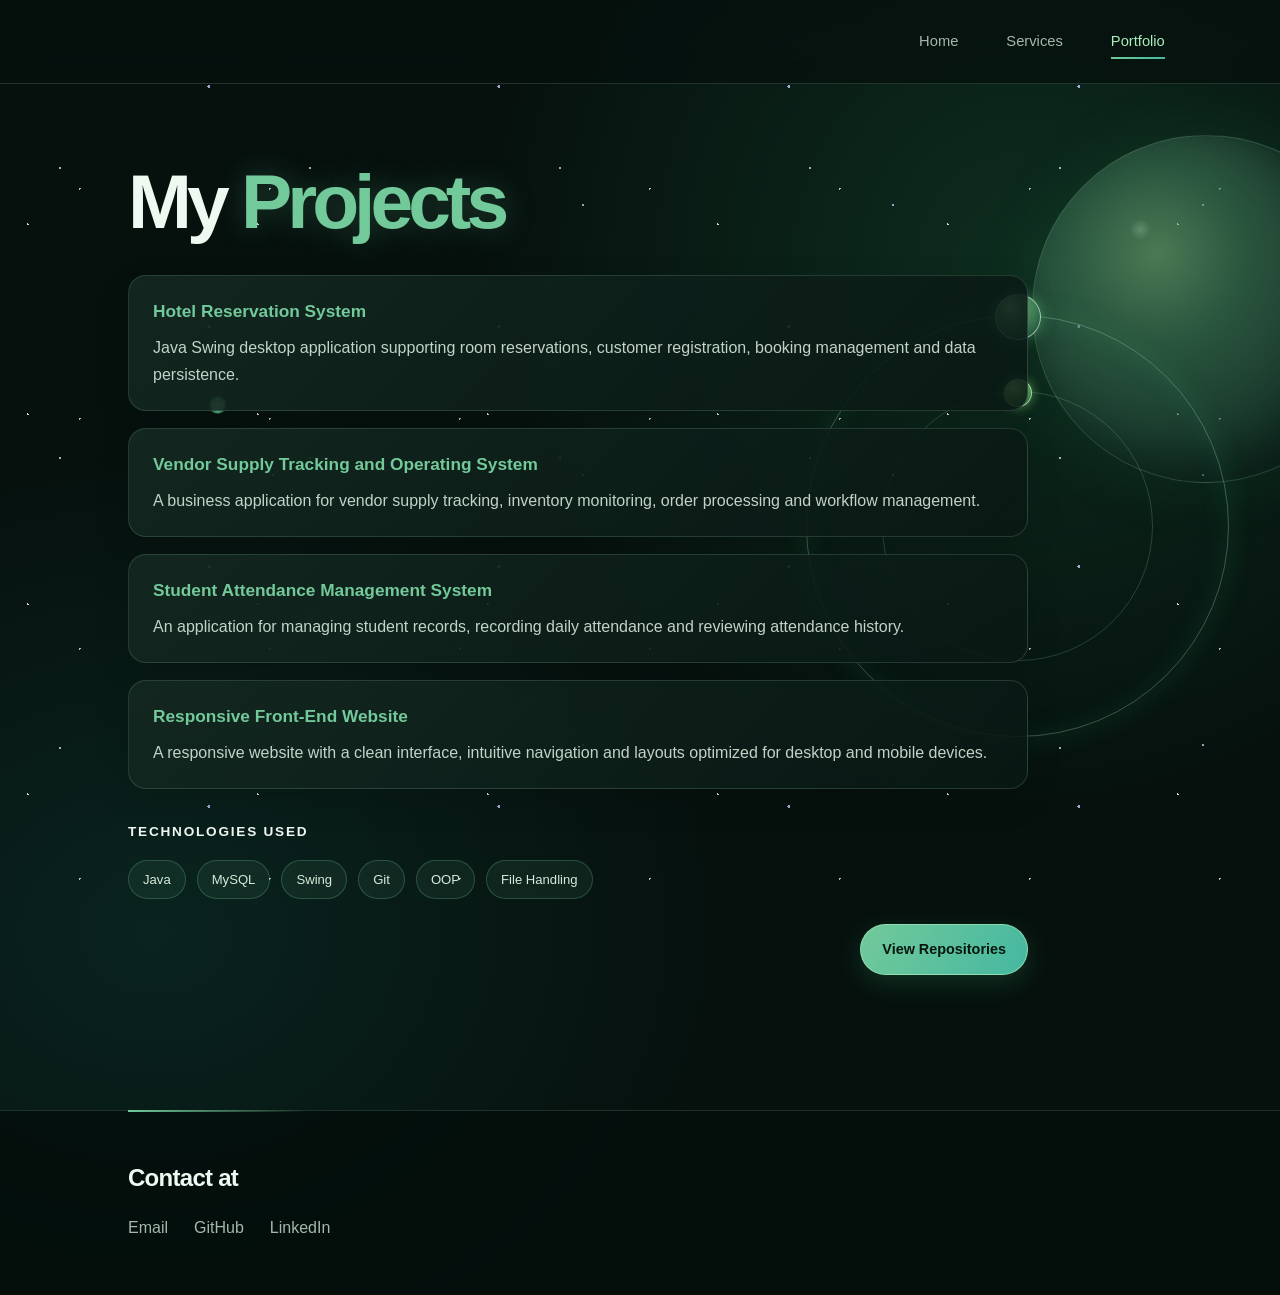
==== portfolio.html @ 4b0b1c2a "Add files via upload" ====
<!DOCTYPE html>
<html lang="en">

<head>
    <meta charset="UTF-8">
    <meta name="viewport" content="width=device-width, initial-scale=1.0">
    <title>Portfolio</title>
    <link rel="stylesheet" href="style.css">
</head>

<body>

<header>
    <nav class="navbar">
        <ul class="nav-links">
            <li><a href="index.html">Home</a></li>
            <li><a href="services.html">Services</a></li>
            <li><a href="portfolio.html" class="active">Portfolio</a></li>
        </ul>
    </nav>
</header>

<div class="planet-orbit is-orbiting" aria-hidden="true">
    <div class="orbit-track">
        <span class="orbiting-planet"></span>
    </div>
    <div class="secondary-orbit-track">
        <span class="sparkling-planet"></span>
    </div>
</div>

<main>

<section class="portfolio-section">

    <div class="portfolio-content">

        <h1>
            My <span>Projects</span>
        </h1>
        <div class="service-card">
            <h3>Hotel Reservation System</h3>

            <p>
                Java Swing desktop application supporting room
                reservations, customer registration, booking
                management and data persistence.
            </p>
        </div>

        <div class="service-card">
            <h3>Vendor Supply Tracking and Operating System</h3>

            <p>
                A business application for vendor supply tracking, inventory monitoring, order processing and workflow management.
            </p>
        </div>

        <div class="service-card">
            <h3>Student Attendance Management System</h3>

            <p>
                An application for managing student records, recording daily attendance and reviewing attendance history.
            </p>
        </div>

        <div class="service-card">
            <h3>Responsive Front-End Website</h3>

            <p>
                A responsive website with a clean interface, intuitive navigation and layouts optimized for desktop and mobile devices.
            </p>
        </div>

        <p class="skill-title">
            <b>Technologies Used</b>
        </p>

        <div class="skills">
            <span>Java</span>
            <span>MySQL</span>
            <span>Swing</span>
            <span>Git</span>
            <span>OOP</span>
            <span>File Handling</span>
        </div>

        <div class="repo-button">

            <a href="https://github.com/visalnaveen32-V?tab=repositories"
               target="_blank"
               rel="noopener noreferrer"
               class="primary-btn">

                View Repositories

            </a>

        </div>

    </div>

</section>

</main>

<footer class="contact-footer">

    <div class="footer-content">

        <h2>Contact at</h2>

        <div class="footer-links">

            <a href="https://mail.google.com/mail/?view=cm&fs=1&to=visalnaveen32@gmail.com"
               target="_blank"
               rel="noopener noreferrer">
                Email
            </a>

            <a href="https://github.com/visalnaveen32-V"
               target="_blank"
               rel="noopener noreferrer">
                GitHub
            </a>

            <a href="https://www.linkedin.com/in/visal-velusamy-07ba00378?utm_source=share_via&utm_content=profile&utm_medium=member_android"
               target="_blank"
               rel="noopener noreferrer">
                LinkedIn
            </a>

        </div>

    </div>

</footer>

</body>

</html>
---- style.css ----
* {
    box-sizing: border-box;
    margin: 0;
    padding: 0;
}

:root {
    color-scheme: dark;
    --page: #06110e;
    --surface: rgba(15, 31, 27, 0.82);
    --surface-solid: #10221c;
    --line: rgba(175, 231, 198, 0.16);
    --text: #eff8f1;
    --muted: #a4b9ab;
    --accent: #72c99a;
    --accent-bright: #a8efbd;
    --accent-cool: #45b8a1;
}

html {
    scroll-behavior: smooth;
}

body {
    position: relative;
    isolation: isolate;
    min-height: 100vh;
    overflow-x: hidden;
    background:
        radial-gradient(ellipse at 80% 20%, rgba(37, 133, 83, 0.24), transparent 34rem),
        radial-gradient(ellipse at 12% 72%, rgba(25, 116, 106, 0.18), transparent 36rem),
        var(--page);
    color: var(--text);
    font-family: "Segoe UI", Arial, Helvetica, sans-serif;
    line-height: 1.6;
}

body::before {
    position: fixed;
    z-index: -1;
    inset: 0;
    background-image:
        radial-gradient(circle at 17% 45%, #e1ffe9 0 1px, #8fe8b2 2px 6px, #3c9165 7px 8px, transparent 9px),
        radial-gradient(1px 1px at 12% 18%, rgba(255, 255, 255, 0.85) 99%, transparent),
        radial-gradient(1.5px 1.5px at 72% 36%, rgba(198, 202, 255, 0.8) 99%, transparent),
        radial-gradient(1px 1px at 42% 82%, rgba(255, 255, 255, 0.72) 99%, transparent),
        radial-gradient(1px 1px at 88% 76%, rgba(183, 218, 255, 0.75) 99%, transparent),
        radial-gradient(1px 1px at 24% 58%, rgba(255, 255, 255, 0.65) 99%, transparent);
    background-size: 100% 100%, 230px 190px, 290px 240px, 190px 230px, 310px 270px, 250px 290px;
    content: "";
    pointer-events: none;
    animation: star-drift 24s linear infinite alternate;
}

body::after {
    position: fixed;
    z-index: -1;
    top: 15vh;
    right: -100px;
    width: clamp(190px, 27vw, 360px);
    aspect-ratio: 1;
    border: 1px solid rgba(186, 236, 202, 0.22);
    border-radius: 50%;
    background:
        radial-gradient(circle at 31% 27%, rgba(195, 255, 210, 0.62), transparent 3%),
        radial-gradient(circle at 36% 34%, #7ebc82 0, #447d5d 28%, #244a3b 63%, #0d211d 100%);
    box-shadow: 0 0 70px rgba(58, 169, 105, 0.2), inset -24px -16px 46px rgba(4, 17, 12, 0.68);
    content: "";
    opacity: 0.56;
    pointer-events: none;
    animation: planet-drift 12s ease-in-out infinite alternate;
}

.planet-orbit {
    position: fixed;
    z-index: 0;
    top: 35%;
    right: 4%;
    width: clamp(240px, 33vw, 430px);
    aspect-ratio: 1;
    opacity: 0.9;
    pointer-events: none;
}

.orbit-track {
    position: absolute;
    inset: 0;
    border: 1px solid rgba(168, 239, 189, 0.35);
    border-radius: 50%;
    box-shadow: 0 0 34px rgba(72, 187, 118, 0.14), inset 0 0 34px rgba(69, 184, 161, 0.1);
}

.secondary-orbit-track {
    position: absolute;
    inset: 18%;
    border: 1px solid rgba(168, 239, 189, 0.22);
    border-radius: 50%;
}

.orbiting-planet {
    position: absolute;
    top: -22px;
    left: 50%;
    width: 46px;
    aspect-ratio: 1;
    border: 1px solid rgba(210, 255, 222, 0.75);
    border-radius: 50%;
    background: radial-gradient(circle at 32% 28%, #c6f2bb 0, #71b778 27%, #387653 68%, #18352a 100%);
    box-shadow: 0 0 14px rgba(112, 220, 144, 0.5);
    transform: translateX(-50%);
}

.sparkling-planet {
    position: absolute;
    top: -13px;
    left: 50%;
    width: 28px;
    aspect-ratio: 1;
    border: 1px solid rgba(220, 255, 221, 0.85);
    border-radius: 50%;
    background: radial-gradient(circle at 32% 28%, #f0ffd0 0, #a8df78 28%, #4f9e5a 68%, #1c482c 100%);
    box-shadow: 0 0 12px rgba(144, 232, 124, 0.65);
    transform: translateX(-50%);
}

.planet-orbit .orbit-track {
    animation: orbit-rotate 8s linear infinite;
}

.planet-orbit .secondary-orbit-track {
    animation: orbit-rotate 5s linear infinite reverse;
}

.planet-orbit .sparkling-planet {
    animation: planet-sparkle 1.4s ease-in-out infinite alternate;
}

.navbar {
    position: relative;
    z-index: 2;
    display: flex;
    min-height: 84px;
    align-items: center;
    justify-content: flex-end;
    padding: 18px 9%;
    border-bottom: 1px solid var(--line);
    background: rgba(6, 17, 14, 0.76);
    backdrop-filter: blur(16px);
    animation: header-enter 700ms ease-out both;
}

.nav-links {
    display: flex;
    align-items: center;
    gap: clamp(22px, 4vw, 48px);
    list-style: none;
}

.nav-links li {
    animation: nav-enter 600ms ease-out both;
}

.nav-links li:nth-child(1) { animation-delay: 100ms; }
.nav-links li:nth-child(2) { animation-delay: 180ms; }
.nav-links li:nth-child(3) { animation-delay: 260ms; }

.nav-links a {
    position: relative;
    display: inline-block;
    padding: 8px 0;
    color: var(--muted);
    font-size: 0.92rem;
    text-decoration: none;
    transition: color 220ms ease, transform 220ms ease;
}

.nav-links a::after {
    position: absolute;
    right: 0;
    bottom: 2px;
    left: 0;
    height: 2px;
    background: linear-gradient(90deg, var(--accent), var(--accent-cool));
    content: "";
    transform: scaleX(0);
    transform-origin: right;
    transition: transform 260ms ease;
}

.nav-links a:hover,
.nav-links a.active {
    color: var(--accent-bright);
}

.nav-links a:hover {
    transform: translateY(-2px);
}

.nav-links a:hover::after,
.nav-links a.active::after {
    transform: scaleX(1);
    transform-origin: left;
}

.hero {
    display: flex;
    min-height: calc(100vh - 84px);
    align-items: center;
    justify-content: space-between;
    gap: clamp(48px, 8vw, 110px);
    padding: 76px 10% 92px;
}

.hero-content {
    flex: 1 1 56%;
    max-width: 650px;
    animation: content-enter 850ms 120ms cubic-bezier(0.2, 0.75, 0.25, 1) both;
}

.hero-content h1,
.portfolio-content h1 {
    color: var(--text);
    font-size: clamp(2.8rem, 6vw, 5.15rem);
    font-weight: 700;
    letter-spacing: -0.065em;
    line-height: 1.02;
}

.hero-content h1 span,
.portfolio-content h1 span {
    color: var(--accent);
    text-shadow: 0 0 30px rgba(114, 201, 154, 0.25);
}

.description-card {
    position: relative;
    overflow: hidden;
    margin: 30px 0 24px;
    padding: clamp(20px, 3vw, 30px);
    border: 1px solid var(--line);
    border-radius: 20px;
    background: linear-gradient(135deg, rgba(20, 42, 34, 0.9), rgba(9, 25, 21, 0.88));
    box-shadow: 0 20px 60px rgba(0, 0, 0, 0.2);
    backdrop-filter: blur(16px);
}

.description-card::before {
    position: absolute;
    top: 0;
    bottom: 0;
    left: 0;
    width: 3px;
    background: linear-gradient(var(--accent), var(--accent-cool));
    content: "";
}

.description {
    max-width: 550px;
    margin-bottom: 0;
    color: #c3d5c8;
    font-size: 1rem;
    line-height: 1.85;
}

.skill-title {
    max-width: 350px;
    margin: 25px 0 0;
    color: var(--text);
    font-size: 0.85rem;
    letter-spacing: 0.13em;
    text-transform: uppercase;
}

.skills {
    display: flex;
    flex-wrap: wrap;
    gap: 11px;
    margin-top: 17px;
}

.skills span {
    padding: 8px 14px;
    border: 1px solid rgba(114, 201, 154, 0.26);
    border-radius: 999px;
    background: rgba(114, 201, 154, 0.08);
    color: #d6eadb;
    font-size: 0.82rem;
    transition: color 220ms ease, background 220ms ease, border-color 220ms ease, transform 220ms ease;
}

.skills span:hover {
    transform: translateY(-4px);
    border-color: rgba(114, 201, 154, 0.72);
    background: rgba(114, 201, 154, 0.16);
    color: var(--accent-bright);
}

.skills span:nth-child(2) { transition-delay: 35ms; }
.skills span:nth-child(3) { transition-delay: 70ms; }

.hero-image {
    position: relative;
    display: flex;
    flex: 0 1 390px;
    flex-direction: column;
    align-items: center;
    max-width: 430px;
    animation: image-enter 900ms 250ms cubic-bezier(0.2, 0.75, 0.25, 1) both;
}

.hero-image::before {
    position: absolute;
    z-index: -1;
    top: 12%;
    right: -12%;
    bottom: 19%;
    left: -12%;
    border-radius: 50%;
    background: linear-gradient(135deg, rgba(93, 195, 123, 0.2), rgba(69, 184, 161, 0.16));
    content: "";
    filter: blur(35px);
    animation: glow-drift 7s ease-in-out infinite alternate;
}

.image-bg {
    position: absolute;
    top: 18px;
    right: -16px;
    bottom: 72px;
    left: 16px;
    border: 1px solid rgba(114, 201, 154, 0.5);
    border-radius: 24px;
    transform: rotate(4deg);
    transition: transform 450ms cubic-bezier(0.2, 0.75, 0.25, 1);
}

.hero-image:hover .image-bg {
    transform: rotate(1deg) translateY(-4px);
}

.profile-img {
    position: relative;
    width: 100%;
    aspect-ratio: 4 / 5;
    border: 1px solid rgba(186, 236, 202, 0.24);
    border-radius: 20px;
    background: var(--surface-solid);
    box-shadow: 0 28px 70px rgba(0, 0, 0, 0.42);
    object-fit: cover;
    object-position: center;
    transition: transform 450ms cubic-bezier(0.2, 0.75, 0.25, 1), filter 450ms ease;
}

.hero-image:hover .profile-img {
    transform: translateY(-5px) scale(1.012);
    filter: saturate(1.08);
}

.hero-buttons {
    width: 100%;
    margin-top: 28px;
}

.primary-btn {
    display: inline-flex;
    min-height: 48px;
    align-items: center;
    justify-content: center;
    padding: 13px 21px;
    border: 1px solid rgba(168, 239, 189, 0.65);
    border-radius: 999px;
    background: linear-gradient(120deg, var(--accent), var(--accent-cool));
    box-shadow: 0 8px 24px rgba(54, 153, 96, 0.24);
    color: #07170e;
    font-size: 0.9rem;
    font-weight: 700;
    text-decoration: none;
    transition: transform 220ms ease, box-shadow 220ms ease, filter 220ms ease;
}

.primary-btn:hover {
    transform: translateY(-3px);
    box-shadow: 0 13px 32px rgba(54, 153, 96, 0.34);
    filter: brightness(1.06);
}

.primary-btn:focus-visible,
.nav-links a:focus-visible,
.footer-links a:focus-visible {
    outline: 2px solid var(--accent-bright);
    outline-offset: 4px;
}

.image-btn {
    margin: 0;
}

.contact-footer {
    position: relative;
    margin-top: 55px;
    padding: 48px 10% 54px;
    border-top: 1px solid var(--line);
    background: rgba(3, 13, 10, 0.74);
}

.contact-footer::before {
    position: absolute;
    top: -1px;
    left: 10%;
    width: min(180px, 30%);
    height: 2px;
    background: linear-gradient(90deg, var(--accent), transparent);
    content: "";
}

.contact-footer h2 {
    margin-bottom: 12px;
    color: var(--text);
    font-size: 1.5rem;
    letter-spacing: -0.03em;
}

.footer-links {
    display: flex;
    flex-wrap: wrap;
    gap: 26px;
    margin: 18px 0 0;
}

.footer-links a {
    color: var(--muted);
    text-decoration: none;
    transition: color 200ms ease, transform 200ms ease;
}

.footer-links a:hover {
    transform: translateY(-2px);
    color: var(--accent-bright);
}

.service-card {
    position: relative;
    overflow: hidden;
    margin-bottom: 15px;
    padding: 22px 24px;
    border: 1px solid var(--line);
    border-radius: 18px;
    background: linear-gradient(135deg, rgba(20, 40, 33, 0.92), rgba(9, 24, 20, 0.88));
    box-shadow: 0 12px 35px rgba(0, 0, 0, 0.12);
    transition: transform 260ms ease, border-color 260ms ease, box-shadow 260ms ease;
}

.service-card::after {
    position: absolute;
    top: 0;
    bottom: 0;
    left: 0;
    width: 2px;
    background: linear-gradient(transparent, var(--accent), transparent);
    content: "";
    opacity: 0;
    transition: opacity 260ms ease;
}

.service-card:hover {
    transform: translateY(-5px);
    border-color: rgba(114, 201, 154, 0.42);
    box-shadow: 0 18px 42px rgba(0, 0, 0, 0.24);
}

.service-card:hover::after {
    opacity: 1;
}

.service-card h3 {
    margin-bottom: 8px;
    color: var(--accent);
    font-size: 1.08rem;
}

.service-card p {
    color: #c2d3c8;
    line-height: 1.7;
}

.portfolio-section {
    min-height: calc(100vh - 84px);
    padding: 78px 10% 60px;
}

.portfolio-content {
    width: 100%;
    max-width: 900px;
    animation: content-enter 850ms 120ms cubic-bezier(0.2, 0.75, 0.25, 1) both;
}

.portfolio-content h1 {
    margin-bottom: 35px;
}

.portfolio-content .service-card {
    margin-bottom: 17px;
}

.portfolio-content .skill-title {
    margin-top: 32px;
}

.repo-button {
    display: flex;
    width: 100%;
    justify-content: flex-end;
    margin: 25px 0 20px;
}

@keyframes header-enter {
    from { opacity: 0; transform: translateY(-12px); }
    to { opacity: 1; transform: translateY(0); }
}

@keyframes nav-enter {
    from { opacity: 0; transform: translateY(-8px); }
    to { opacity: 1; transform: translateY(0); }
}

@keyframes content-enter {
    from { opacity: 0; transform: translateY(22px); }
    to { opacity: 1; transform: translateY(0); }
}

@keyframes image-enter {
    from { opacity: 0; transform: translate(20px, 18px) scale(0.98); }
    to { opacity: 1; transform: translate(0, 0) scale(1); }
}

@keyframes glow-drift {
    from { transform: translate3d(-8px, 6px, 0) scale(0.96); }
    to { transform: translate3d(8px, -8px, 0) scale(1.04); }
}

@keyframes star-drift {
    from { background-position: 0 0, 0 0, 0 0, 0 0, 0 0, 0 0; opacity: 0.72; }
    to { background-position: 0 0, 20px -12px, -18px 14px, 12px 18px, -10px -16px, 16px 8px; opacity: 1; }
}

@keyframes planet-drift {
    from { transform: translate3d(0, 0, 0) rotate(-4deg); }
    to { transform: translate3d(-14px, 18px, 0) rotate(4deg); }
}

@keyframes orbit-rotate {
    to { transform: rotate(1turn); }
}

@keyframes planet-sparkle {
    from { filter: brightness(0.9); box-shadow: 0 0 8px rgba(144, 232, 124, 0.45); }
    to { filter: brightness(1.35); box-shadow: 0 0 24px rgba(175, 255, 145, 0.95); }
}

@media (max-width: 900px) {
    .hero {
        gap: 48px;
        padding: 64px 7% 76px;
    }

    .hero-image {
        flex-basis: 330px;
    }

    .portfolio-section {
        padding-right: 7%;
        padding-left: 7%;
    }

    body::after {
        right: -145px;
        opacity: 0.4;
    }
}

@media (max-width: 650px) {
    .navbar {
        min-height: 72px;
        justify-content: center;
        padding: 14px 6%;
    }

    .nav-links {
        width: 100%;
        justify-content: center;
        gap: clamp(20px, 8vw, 36px);
    }

    .hero {
        min-height: 0;
        flex-direction: column;
        gap: 54px;
        padding: 62px 7% 50px;
        text-align: center;
    }

    .hero-content {
        width: 100%;
    }

    .hero-content h1,
    .portfolio-content h1 {
        font-size: clamp(2.6rem, 11vw, 4rem);
    }

    .description-card {
        margin-top: 25px;
        text-align: left;
    }

    .description {
        font-size: 0.95rem;
    }

    .skill-title {
        max-width: none;
        margin-top: 22px;
    }

    .hero-content > .skills,
    .hero-buttons {
        justify-content: center;
    }

    .hero-image {
        width: min(82%, 350px);
        flex-basis: auto;
    }

    .hero-image .skills {
        justify-content: center;
    }

    .contact-footer {
        margin-top: 30px;
        padding: 38px 7% 44px;
        text-align: center;
    }

    .footer-links {
        justify-content: center;
        gap: 22px;
    }

    .portfolio-section {
        min-height: calc(100vh - 72px);
        padding: 60px 7% 45px;
    }

    .portfolio-content h1 {
        margin-bottom: 28px;
    }

    .portfolio-content .service-card {
        text-align: left;
    }

    .repo-button {
        justify-content: center;
    }

    body::after {
        top: 20vh;
        right: -160px;
        width: 240px;
        opacity: 0.3;
    }

    .planet-orbit {
        top: 42%;
        right: -5%;
        width: 190px;
    }
}

@media (prefers-reduced-motion: reduce) {
    *,
    *::before,
    *::after {
        scroll-behavior: auto !important;
        animation-duration: 0.01ms !important;
        animation-iteration-count: 1 !important;
        transition-duration: 0.01ms !important;
    }
}
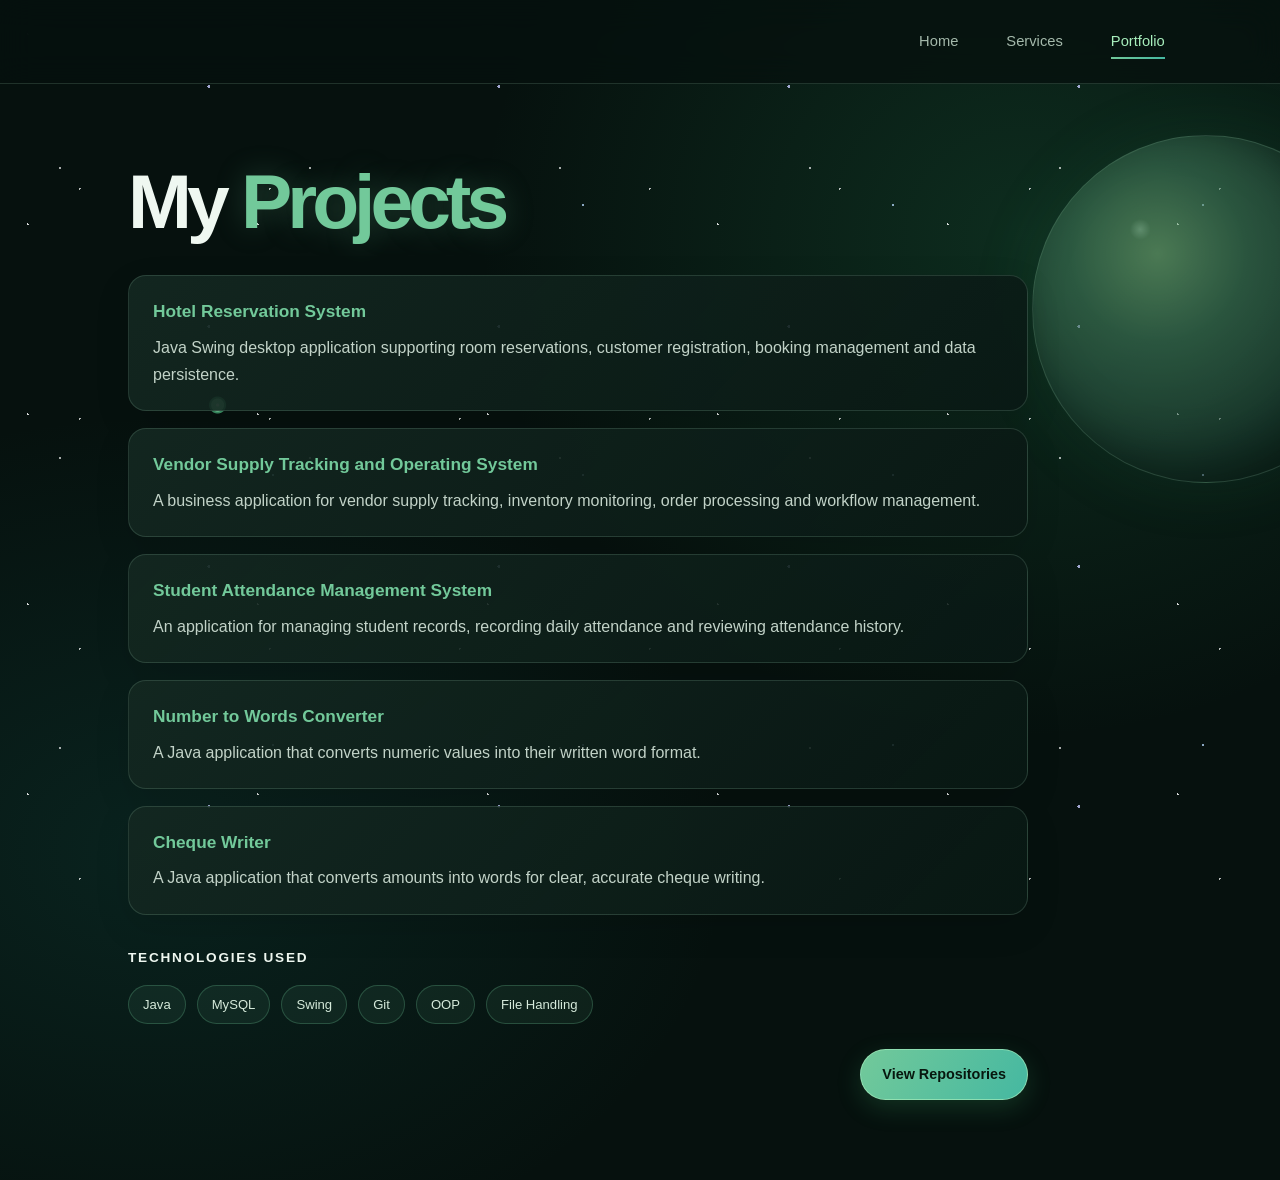
==== commit 1d004476: "Update portfolio with new projects and details Added new projects: Number to Words Converter and Che" ====
--- a/portfolio.html
+++ b/portfolio.html
@@ -19,15 +19,6 @@
         </ul>
     </nav>
 </header>
-
-<div class="planet-orbit is-orbiting" aria-hidden="true">
-    <div class="orbit-track">
-        <span class="orbiting-planet"></span>
-    </div>
-    <div class="secondary-orbit-track">
-        <span class="sparkling-planet"></span>
-    </div>
-</div>
 
 <main>
 
@@ -65,10 +56,18 @@
         </div>
 
         <div class="service-card">
-            <h3>Responsive Front-End Website</h3>
+            <h3>Number to Words Converter</h3>
 
             <p>
-                A responsive website with a clean interface, intuitive navigation and layouts optimized for desktop and mobile devices.
+                A Java application that converts numeric values into their written word format.
+            </p>
+        </div>
+
+        <div class="service-card">
+            <h3>Cheque Writer</h3>
+
+            <p>
+                A Java application that converts amounts into words for clear, accurate cheque writing.
             </p>
         </div>
 
@@ -104,38 +103,6 @@
 
 </main>
 
-<footer class="contact-footer">
-
-    <div class="footer-content">
-
-        <h2>Contact at</h2>
-
-        <div class="footer-links">
-
-            <a href="https://mail.google.com/mail/?view=cm&fs=1&to=visalnaveen32@gmail.com"
-               target="_blank"
-               rel="noopener noreferrer">
-                Email
-            </a>
-
-            <a href="https://github.com/visalnaveen32-V"
-               target="_blank"
-               rel="noopener noreferrer">
-                GitHub
-            </a>
-
-            <a href="https://www.linkedin.com/in/visal-velusamy-07ba00378?utm_source=share_via&utm_content=profile&utm_medium=member_android"
-               target="_blank"
-               rel="noopener noreferrer">
-                LinkedIn
-            </a>
-
-        </div>
-
-    </div>
-
-</footer>
-
 </body>
 
-</html>+</html>
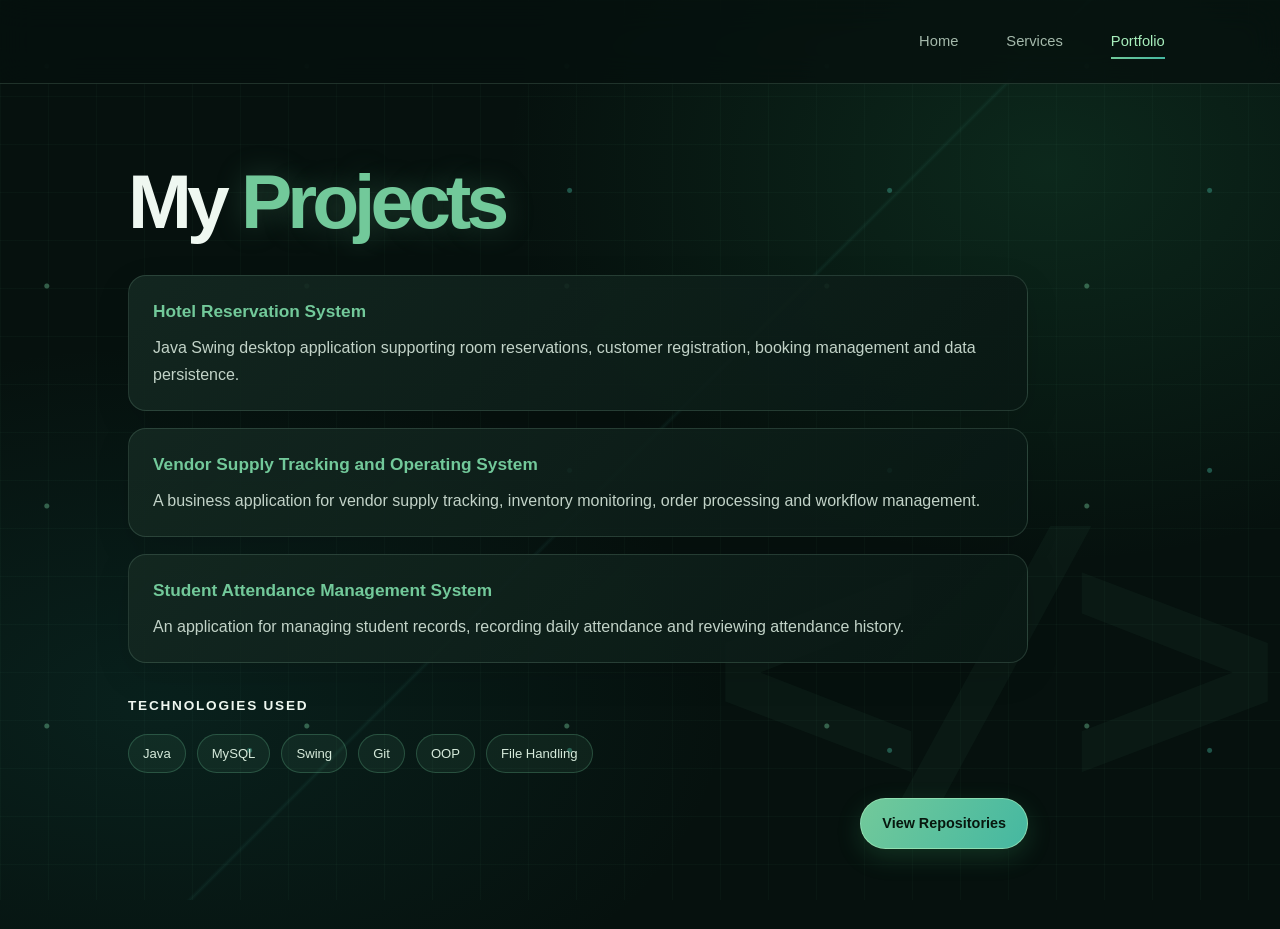
==== commit e6cb3541: "Fix HTML formatting and structure in portfolio.html" ====
--- a/portfolio.html
+++ b/portfolio.html
@@ -55,22 +55,6 @@
             </p>
         </div>
 
-        <div class="service-card">
-            <h3>Number to Words Converter</h3>
-
-            <p>
-                A Java application that converts numeric values into their written word format.
-            </p>
-        </div>
-
-        <div class="service-card">
-            <h3>Cheque Writer</h3>
-
-            <p>
-                A Java application that converts amounts into words for clear, accurate cheque writing.
-            </p>
-        </div>
-
         <p class="skill-title">
             <b>Technologies Used</b>
         </p>
--- a/style.css
+++ b/style.css
@@ -27,8 +27,8 @@
     min-height: 100vh;
     overflow-x: hidden;
     background:
-        radial-gradient(ellipse at 80% 20%, rgba(37, 133, 83, 0.24), transparent 34rem),
-        radial-gradient(ellipse at 12% 72%, rgba(25, 116, 106, 0.18), transparent 36rem),
+        radial-gradient(ellipse at 82% 18%, rgba(37, 133, 83, 0.2), transparent 34rem),
+        radial-gradient(ellipse at 12% 76%, rgba(25, 116, 106, 0.16), transparent 36rem),
         var(--page);
     color: var(--text);
     font-family: "Segoe UI", Arial, Helvetica, sans-serif;
@@ -40,99 +40,31 @@
     z-index: -1;
     inset: 0;
     background-image:
-        radial-gradient(circle at 17% 45%, #e1ffe9 0 1px, #8fe8b2 2px 6px, #3c9165 7px 8px, transparent 9px),
-        radial-gradient(1px 1px at 12% 18%, rgba(255, 255, 255, 0.85) 99%, transparent),
-        radial-gradient(1.5px 1.5px at 72% 36%, rgba(198, 202, 255, 0.8) 99%, transparent),
-        radial-gradient(1px 1px at 42% 82%, rgba(255, 255, 255, 0.72) 99%, transparent),
-        radial-gradient(1px 1px at 88% 76%, rgba(183, 218, 255, 0.75) 99%, transparent),
-        radial-gradient(1px 1px at 24% 58%, rgba(255, 255, 255, 0.65) 99%, transparent);
-    background-size: 100% 100%, 230px 190px, 290px 240px, 190px 230px, 310px 270px, 250px 290px;
+        linear-gradient(rgba(114, 201, 154, 0.035) 1px, transparent 1px),
+        linear-gradient(90deg, rgba(114, 201, 154, 0.035) 1px, transparent 1px),
+        radial-gradient(circle at 18% 30%, rgba(114, 201, 154, 0.42) 0 2px, transparent 3px),
+        radial-gradient(circle at 78% 68%, rgba(69, 184, 161, 0.4) 0 2px, transparent 3px),
+        linear-gradient(135deg, transparent 49.8%, rgba(69, 184, 161, 0.08) 50%, transparent 50.2%);
+    background-size: 48px 48px, 48px 48px, 260px 220px, 320px 280px, 100% 100%;
     content: "";
     pointer-events: none;
-    animation: star-drift 24s linear infinite alternate;
+    animation: grid-drift 30s linear infinite alternate;
 }
 
 body::after {
     position: fixed;
     z-index: -1;
-    top: 15vh;
-    right: -100px;
-    width: clamp(190px, 27vw, 360px);
-    aspect-ratio: 1;
-    border: 1px solid rgba(186, 236, 202, 0.22);
-    border-radius: 50%;
-    background:
-        radial-gradient(circle at 31% 27%, rgba(195, 255, 210, 0.62), transparent 3%),
-        radial-gradient(circle at 36% 34%, #7ebc82 0, #447d5d 28%, #244a3b 63%, #0d211d 100%);
-    box-shadow: 0 0 70px rgba(58, 169, 105, 0.2), inset -24px -16px 46px rgba(4, 17, 12, 0.68);
-    content: "";
-    opacity: 0.56;
+    right: 3vw;
+    bottom: 2vh;
+    color: rgba(114, 201, 154, 0.045);
+    content: "</>";
+    font-family: Consolas, "Courier New", monospace;
+    font-size: clamp(12rem, 29vw, 26rem);
+    font-weight: 700;
+    letter-spacing: -0.12em;
+    line-height: 1;
     pointer-events: none;
-    animation: planet-drift 12s ease-in-out infinite alternate;
-}
-
-.planet-orbit {
-    position: fixed;
-    z-index: 0;
-    top: 35%;
-    right: 4%;
-    width: clamp(240px, 33vw, 430px);
-    aspect-ratio: 1;
-    opacity: 0.9;
-    pointer-events: none;
-}
-
-.orbit-track {
-    position: absolute;
-    inset: 0;
-    border: 1px solid rgba(168, 239, 189, 0.35);
-    border-radius: 50%;
-    box-shadow: 0 0 34px rgba(72, 187, 118, 0.14), inset 0 0 34px rgba(69, 184, 161, 0.1);
-}
-
-.secondary-orbit-track {
-    position: absolute;
-    inset: 18%;
-    border: 1px solid rgba(168, 239, 189, 0.22);
-    border-radius: 50%;
-}
-
-.orbiting-planet {
-    position: absolute;
-    top: -22px;
-    left: 50%;
-    width: 46px;
-    aspect-ratio: 1;
-    border: 1px solid rgba(210, 255, 222, 0.75);
-    border-radius: 50%;
-    background: radial-gradient(circle at 32% 28%, #c6f2bb 0, #71b778 27%, #387653 68%, #18352a 100%);
-    box-shadow: 0 0 14px rgba(112, 220, 144, 0.5);
-    transform: translateX(-50%);
-}
-
-.sparkling-planet {
-    position: absolute;
-    top: -13px;
-    left: 50%;
-    width: 28px;
-    aspect-ratio: 1;
-    border: 1px solid rgba(220, 255, 221, 0.85);
-    border-radius: 50%;
-    background: radial-gradient(circle at 32% 28%, #f0ffd0 0, #a8df78 28%, #4f9e5a 68%, #1c482c 100%);
-    box-shadow: 0 0 12px rgba(144, 232, 124, 0.65);
-    transform: translateX(-50%);
-}
-
-.planet-orbit .orbit-track {
-    animation: orbit-rotate 8s linear infinite;
-}
-
-.planet-orbit .secondary-orbit-track {
-    animation: orbit-rotate 5s linear infinite reverse;
-}
-
-.planet-orbit .sparkling-planet {
-    animation: planet-sparkle 1.4s ease-in-out infinite alternate;
+    white-space: nowrap;
 }
 
 .navbar {
@@ -538,23 +470,9 @@
     to { transform: translate3d(8px, -8px, 0) scale(1.04); }
 }
 
-@keyframes star-drift {
-    from { background-position: 0 0, 0 0, 0 0, 0 0, 0 0, 0 0; opacity: 0.72; }
-    to { background-position: 0 0, 20px -12px, -18px 14px, 12px 18px, -10px -16px, 16px 8px; opacity: 1; }
-}
-
-@keyframes planet-drift {
-    from { transform: translate3d(0, 0, 0) rotate(-4deg); }
-    to { transform: translate3d(-14px, 18px, 0) rotate(4deg); }
-}
-
-@keyframes orbit-rotate {
-    to { transform: rotate(1turn); }
-}
-
-@keyframes planet-sparkle {
-    from { filter: brightness(0.9); box-shadow: 0 0 8px rgba(144, 232, 124, 0.45); }
-    to { filter: brightness(1.35); box-shadow: 0 0 24px rgba(175, 255, 145, 0.95); }
+@keyframes grid-drift {
+    from { background-position: 0 0, 0 0, 0 0, 0 0, 0 0; }
+    to { background-position: 0 0, 0 0, 24px 18px, -20px 16px, 0 0; }
 }
 
 @media (max-width: 900px) {
@@ -572,10 +490,6 @@
         padding-left: 7%;
     }
 
-    body::after {
-        right: -145px;
-        opacity: 0.4;
-    }
 }
 
 @media (max-width: 650px) {
@@ -664,18 +578,6 @@
         justify-content: center;
     }
 
-    body::after {
-        top: 20vh;
-        right: -160px;
-        width: 240px;
-        opacity: 0.3;
-    }
-
-    .planet-orbit {
-        top: 42%;
-        right: -5%;
-        width: 190px;
-    }
 }
 
 @media (prefers-reduced-motion: reduce) {
